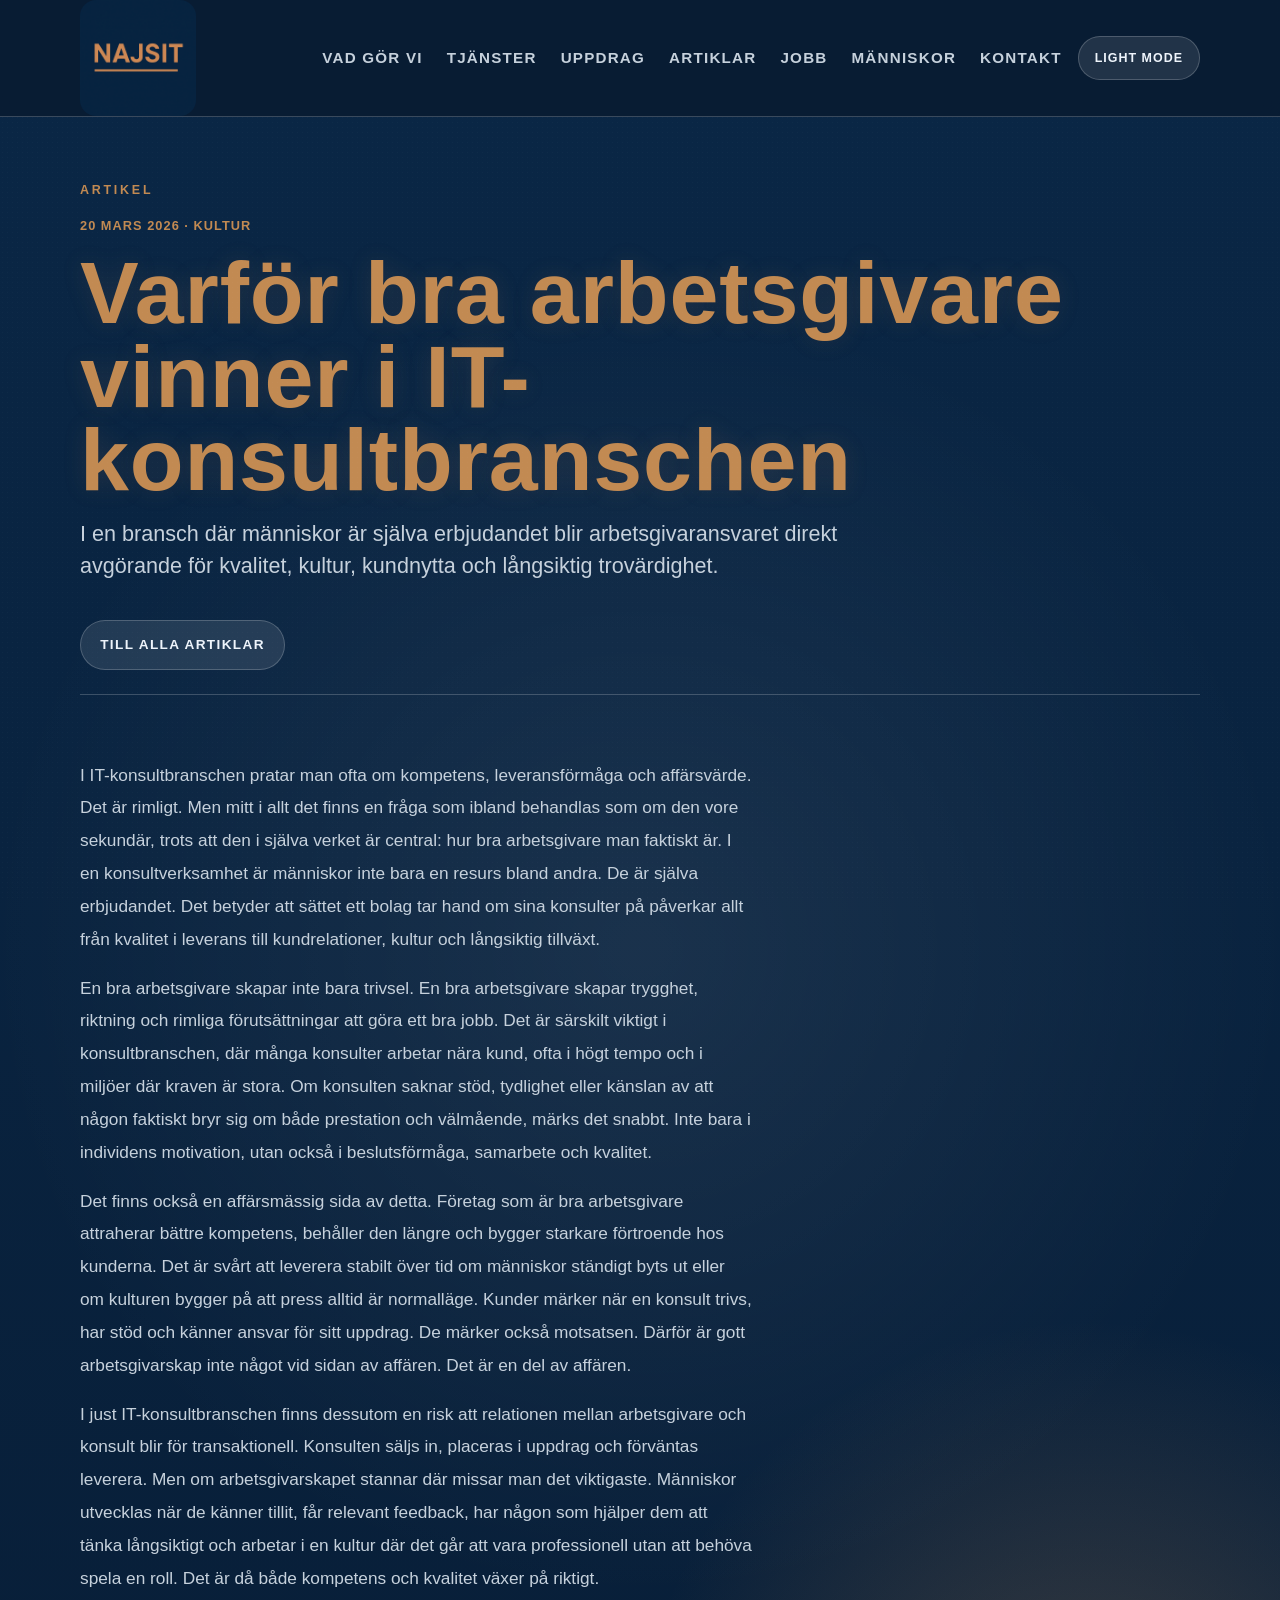
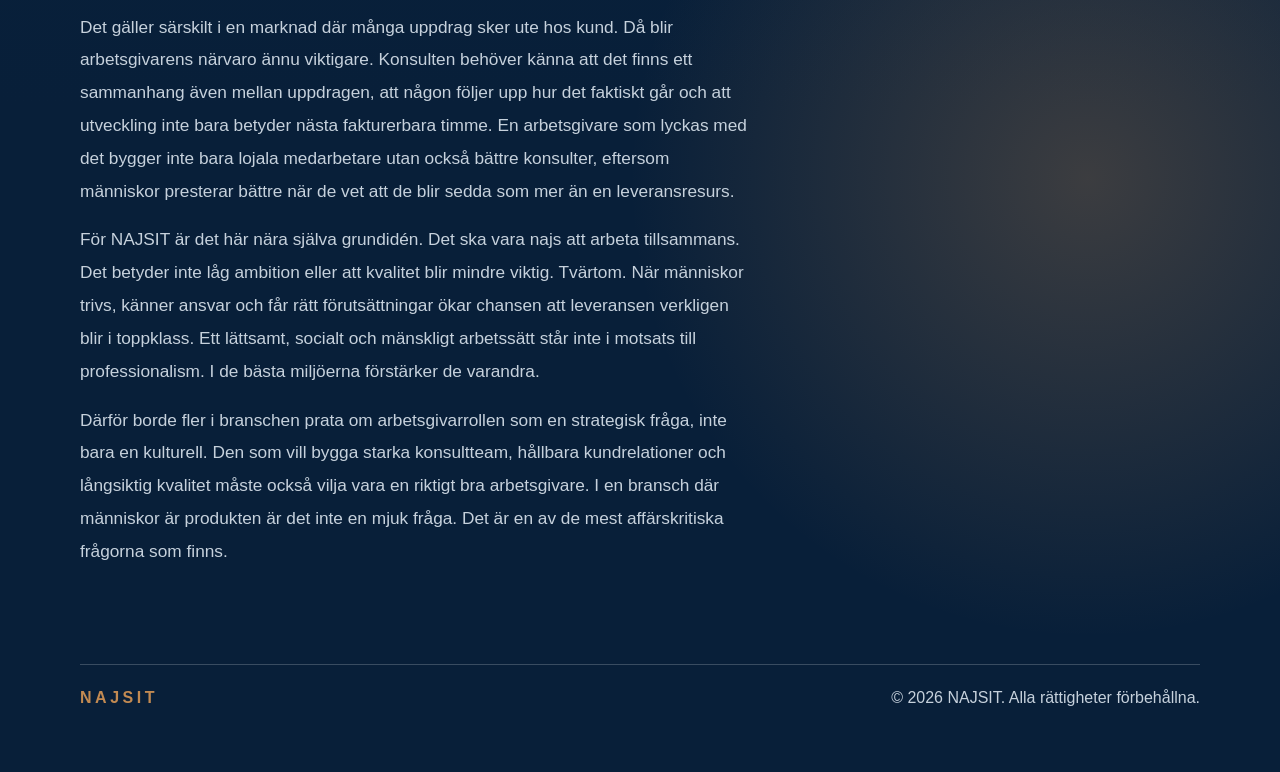
==== artikel-arbetsgivare.html @ 86d6dc68 "Update site content, theming, and jobs page" ====
<!DOCTYPE html>
<html lang="sv">
<head>
  <meta charset="UTF-8">
  <meta name="viewport" content="width=device-width, initial-scale=1.0">
  <title>Varför bra arbetsgivare vinner i IT-konsultbranschen</title>
  <meta
    name="description"
    content="En artikel om varför gott arbetsgivarskap är avgörande i IT-konsultbranschen."
  >
  <meta property="og:title" content="Varför bra arbetsgivare vinner i IT-konsultbranschen">
  <meta
    property="og:description"
    content="I en bransch där människor är erbjudandet blir arbetsgivaransvaret avgörande för kvalitet och kundvärde."
  >
  <meta property="og:type" content="article">
  <meta property="og:locale" content="sv_SE">
  <link rel="icon" href="najsit.png">
  <link rel="stylesheet" href="styles.css">
</head>
<body>
  <div class="page-shell">
    <header class="site-header" aria-label="Huvudnavigering">
      <div class="container nav-bar">
        <a class="brand" href="index.html#top" aria-label="NAJSIT hem">
          <img class="brand-mark" src="najsit.png" alt="NAJSIT logotyp">
        </a>
        <div class="nav-actions">
          <nav class="site-nav" aria-label="Sektioner">
            <a href="index.html#vadgorvi">Vad gör vi</a>
            <a href="index.html#tjanster">Tjänster</a>
            <a href="index.html#uppdrag">Uppdrag</a>
            <a href="index.html#artiklar">Artiklar</a>
            <a href="jobb.html">Jobb</a>
            <a href="index.html#manniskor">Människor</a>
            <a href="index.html#kontakt">Kontakt</a>
          </nav>
          <button class="theme-toggle" type="button" data-theme-toggle aria-label="Byt färgtema">Light mode</button>
        </div>
      </div>
    </header>

    <main>
      <section class="section container article-hero">
        <p class="section-label">Artikel</p>
        <p class="article-meta">20 mars 2026 · Kultur</p>
        <h1 class="archive-title">Varför bra arbetsgivare vinner i IT-konsultbranschen</h1>
        <p class="lead narrow">
          I en bransch där människor är själva erbjudandet blir arbetsgivaransvaret direkt avgörande
          för kvalitet, kultur, kundnytta och långsiktig trovärdighet.
        </p>
        <a class="button secondary article-back" href="artiklar.html">Till alla artiklar</a>
      </section>

      <div class="divider container"></div>

      <section class="section container article-body">
        <p>
          I IT-konsultbranschen pratar man ofta om kompetens, leveransförmåga och affärsvärde. Det är rimligt.
          Men mitt i allt det finns en fråga som ibland behandlas som om den vore sekundär, trots att den i själva
          verket är central: hur bra arbetsgivare man faktiskt är. I en konsultverksamhet är människor inte bara en
          resurs bland andra. De är själva erbjudandet. Det betyder att sättet ett bolag tar hand om sina konsulter på
          påverkar allt från kvalitet i leverans till kundrelationer, kultur och långsiktig tillväxt.
        </p>
        <p>
          En bra arbetsgivare skapar inte bara trivsel. En bra arbetsgivare skapar trygghet, riktning och rimliga
          förutsättningar att göra ett bra jobb. Det är särskilt viktigt i konsultbranschen, där många konsulter
          arbetar nära kund, ofta i högt tempo och i miljöer där kraven är stora. Om konsulten saknar stöd, tydlighet
          eller känslan av att någon faktiskt bryr sig om både prestation och välmående, märks det snabbt. Inte bara i
          individens motivation, utan också i beslutsförmåga, samarbete och kvalitet.
        </p>
        <p>
          Det finns också en affärsmässig sida av detta. Företag som är bra arbetsgivare attraherar bättre kompetens,
          behåller den längre och bygger starkare förtroende hos kunderna. Det är svårt att leverera stabilt över tid
          om människor ständigt byts ut eller om kulturen bygger på att press alltid är normalläge. Kunder märker när
          en konsult trivs, har stöd och känner ansvar för sitt uppdrag. De märker också motsatsen. Därför är gott
          arbetsgivarskap inte något vid sidan av affären. Det är en del av affären.
        </p>
        <p>
          I just IT-konsultbranschen finns dessutom en risk att relationen mellan arbetsgivare och konsult blir för
          transaktionell. Konsulten säljs in, placeras i uppdrag och förväntas leverera. Men om arbetsgivarskapet stannar
          där missar man det viktigaste. Människor utvecklas när de känner tillit, får relevant feedback, har någon som
          hjälper dem att tänka långsiktigt och arbetar i en kultur där det går att vara professionell utan att behöva
          spela en roll. Det är då både kompetens och kvalitet växer på riktigt.
        </p>
        <p>
          Det gäller särskilt i en marknad där många uppdrag sker ute hos kund. Då blir arbetsgivarens närvaro ännu viktigare.
          Konsulten behöver känna att det finns ett sammanhang även mellan uppdragen, att någon följer upp hur det faktiskt går
          och att utveckling inte bara betyder nästa fakturerbara timme. En arbetsgivare som lyckas med det bygger inte bara
          lojala medarbetare utan också bättre konsulter, eftersom människor presterar bättre när de vet att de blir sedda som
          mer än en leveransresurs.
        </p>
        <p>
          För NAJSIT är det här nära själva grundidén. Det ska vara najs att arbeta tillsammans. Det betyder inte
          låg ambition eller att kvalitet blir mindre viktig. Tvärtom. När människor trivs, känner ansvar och får rätt
          förutsättningar ökar chansen att leveransen verkligen blir i toppklass. Ett lättsamt, socialt och mänskligt
          arbetssätt står inte i motsats till professionalism. I de bästa miljöerna förstärker de varandra.
        </p>
        <p>
          Därför borde fler i branschen prata om arbetsgivarrollen som en strategisk fråga, inte bara en kulturell.
          Den som vill bygga starka konsultteam, hållbara kundrelationer och långsiktig kvalitet måste också vilja vara
          en riktigt bra arbetsgivare. I en bransch där människor är produkten är det inte en mjuk fråga. Det är en av
          de mest affärskritiska frågorna som finns.
        </p>
      </section>
    </main>

    <footer class="site-footer">
      <div class="container footer-inner">
        <div class="footer-brand">NAJSIT</div>
        <div>&copy; <span id="year"></span> NAJSIT. Alla rättigheter förbehållna.</div>
      </div>
    </footer>
  </div>

  <script src="script.js"></script>
</body>
</html>
---- styles.css ----
:root {
  --bg: #081f39;
  --bg-soft: #0d2b4a;
  --surface: rgba(255, 255, 255, 0.12);
  --surface-strong: rgba(255, 255, 255, 0.18);
  --text: #eef4fb;
  --muted: #c6d1dc;
  --line: rgba(255, 255, 255, 0.2);
  --accent: #c28a52;
  --accent-strong: #dda066;
  --shadow: 0 24px 80px rgba(0, 0, 0, 0.28);
  --bg-start: #0a2746;
  --bg-glow: rgba(194, 138, 82, 0.28);
  --bg-soft-glow: rgba(255, 255, 255, 0.07);
  --header-bg: rgba(8, 25, 47, 0.76);
  --dot-opacity: 0.18;
  --secondary-bg: rgba(255, 255, 255, 0.1);
  --primary-text: #0a2038;
}

:root[data-theme="light"] {
  --bg: #eef2f6;
  --bg-soft: #ffffff;
  --surface: rgba(255, 255, 255, 0.9);
  --surface-strong: rgba(255, 255, 255, 0.96);
  --text: #12283e;
  --muted: #516476;
  --line: rgba(18, 40, 62, 0.14);
  --accent: #b67943;
  --accent-strong: #c9894d;
  --shadow: 0 20px 60px rgba(17, 24, 39, 0.08);
  --bg-start: #f8fafc;
  --bg-glow: rgba(194, 138, 82, 0.16);
  --bg-soft-glow: rgba(255, 255, 255, 0.8);
  --header-bg: rgba(248, 250, 252, 0.86);
  --dot-opacity: 0.08;
  --secondary-bg: rgba(18, 40, 62, 0.05);
  --primary-text: #fffaf4;
}

* {
  box-sizing: border-box;
}

html {
  scroll-behavior: smooth;
}

body {
  margin: 0;
  min-height: 100vh;
  color: var(--text);
  font: 16px/1.5 "Avenir Next", Avenir, "Segoe UI", Arial, sans-serif;
  background:
    radial-gradient(circle at 85% 75%, var(--bg-glow), transparent 22%),
    radial-gradient(circle at 50% 40%, var(--bg-soft-glow), transparent 42%),
    linear-gradient(180deg, var(--bg-start) 0%, var(--bg) 72%);
}

a {
  color: inherit;
  text-decoration: none;
}

img {
  display: block;
  max-width: 100%;
}

.page-shell {
  position: relative;
  overflow: hidden;
}

.page-shell::before {
  content: "";
  position: fixed;
  inset: 0;
  pointer-events: none;
  opacity: var(--dot-opacity);
  background-image:
    radial-gradient(rgba(255, 255, 255, 0.12) 0.5px, transparent 0.5px);
  background-size: 5px 5px;
}

.container {
  width: min(1120px, calc(100% - 2rem));
  margin: 0 auto;
}

.site-header {
  position: sticky;
  top: 0;
  z-index: 20;
  backdrop-filter: blur(12px);
  background: var(--header-bg);
  border-bottom: 1px solid var(--line);
}

.nav-bar,
.footer-inner {
  display: flex;
  align-items: center;
  justify-content: space-between;
  gap: 1.5rem;
}

.nav-bar {
  min-height: 92px;
}

.nav-actions {
  display: flex;
  align-items: center;
  gap: 1rem;
}

.brand-mark {
  width: 116px;
  height: 116px;
  border-radius: 16px;
}

.site-nav {
  display: flex;
  flex-wrap: wrap;
  gap: 1.5rem;
  font-size: 0.95rem;
  font-weight: 700;
  letter-spacing: 0.08em;
  text-transform: uppercase;
}

.site-nav a {
  color: var(--muted);
}

.site-nav a:hover {
  color: var(--text);
}

.hero {
  display: grid;
  grid-template-columns: 1.1fr 0.9fr;
  gap: 2.5rem;
  align-items: center;
  padding: 4.5rem 0 3.5rem;
}

.eyebrow,
.section-label {
  margin: 0 0 1rem;
  color: var(--accent);
  font-size: 0.78rem;
  font-weight: 800;
  letter-spacing: 0.22em;
  text-transform: uppercase;
}

h1,
h2,
h3,
p {
  margin-top: 0;
}

h1 {
  margin-bottom: 1rem;
  font-size: clamp(4rem, 15vw, 9rem);
  line-height: 0.9;
  letter-spacing: 0.03em;
  color: var(--accent);
  text-shadow: 0 0 24px rgba(194, 138, 82, 0.14);
}

h2 {
  margin-bottom: 1rem;
  font-size: clamp(1.8rem, 4vw, 3rem);
  line-height: 1.05;
}

h3 {
  margin-bottom: 0.5rem;
  font-size: 1.12rem;
  letter-spacing: 0.02em;
}

.lead,
.card p,
.metric p,
.contact-list,
.contact-list span {
  color: var(--muted);
}

.lead {
  max-width: 58ch;
  font-size: clamp(1.05rem, 2.2vw, 1.35rem);
}

.lead.narrow {
  max-width: 68ch;
}

.cta-row {
  display: flex;
  flex-wrap: wrap;
  gap: 0.9rem;
  margin-top: 2rem;
}

.button {
  display: inline-flex;
  align-items: center;
  justify-content: center;
  min-height: 48px;
  padding: 0.85rem 1.2rem;
  border: 1px solid var(--line);
  border-radius: 999px;
  font-size: 0.85rem;
  font-weight: 800;
  letter-spacing: 0.1em;
  text-transform: uppercase;
  transition: transform 160ms ease, border-color 160ms ease, background-color 160ms ease;
}

.button:hover {
  transform: translateY(-1px);
}

.button.primary {
  background: var(--accent);
  border-color: var(--accent);
  color: var(--primary-text);
}

.button.secondary {
  background: var(--secondary-bg);
}

.button.accent {
  border-color: var(--accent);
  color: var(--accent);
}

.theme-toggle {
  display: inline-flex;
  align-items: center;
  justify-content: center;
  min-height: 44px;
  padding: 0.75rem 1rem;
  border: 1px solid var(--line);
  border-radius: 999px;
  background: var(--secondary-bg);
  color: var(--text);
  font: inherit;
  font-size: 0.78rem;
  font-weight: 800;
  letter-spacing: 0.08em;
  text-transform: uppercase;
  cursor: pointer;
  transition: transform 160ms ease, border-color 160ms ease, background-color 160ms ease, color 160ms ease;
}

.theme-toggle:hover {
  transform: translateY(-1px);
}

.hero-panel,
.card,
.contact-panel {
  border: 1px solid var(--line);
  background: var(--surface);
  box-shadow: var(--shadow);
}

.hero-panel {
  border-radius: 28px;
  overflow: hidden;
}

.hero-panel-content {
  padding: 1.5rem;
}

.metrics {
  display: grid;
  grid-template-columns: repeat(2, minmax(0, 1fr));
  gap: 0.9rem;
  margin-top: 1.25rem;
}

.metric {
  padding: 1rem;
  border: 1px solid var(--line);
  border-radius: 18px;
  background: rgba(255, 255, 255, 0.11);
}

.divider {
  height: 1px;
  background: var(--line);
}

.section {
  padding: 4rem 0;
}

.cards {
  display: grid;
  grid-template-columns: repeat(4, minmax(0, 1fr));
  gap: 1rem;
}

.market-cards {
  grid-template-columns: repeat(3, minmax(0, 1fr));
}

.article-showcase {
  display: grid;
  grid-template-columns: minmax(0, 1.2fr) minmax(320px, 0.8fr);
  gap: 1rem;
  align-items: stretch;
}

.article-feature-link {
  display: block;
}

.article-feature {
  display: flex;
  flex-direction: column;
  justify-content: flex-end;
  min-height: 100%;
  padding: 1.8rem;
  border-radius: 28px;
  background:
    linear-gradient(180deg, rgba(255, 255, 255, 0.03), rgba(255, 255, 255, 0.11)),
    radial-gradient(circle at right top, rgba(194, 138, 82, 0.16), transparent 34%);
}

.article-feature h3 {
  margin-bottom: 0.8rem;
  font-size: clamp(1.8rem, 4vw, 2.8rem);
  line-height: 0.98;
  letter-spacing: -0.03em;
  max-width: 12ch;
}

.article-feature > p {
  max-width: 58ch;
}

.article-feature-body {
  margin-top: 1rem;
}

.article-read-more {
  display: inline-flex;
  margin-top: 1.4rem;
  color: var(--text);
  font-size: 0.82rem;
  font-weight: 800;
  letter-spacing: 0.08em;
  text-transform: uppercase;
}

.article-stack {
  display: grid;
  gap: 0.8rem;
}

.article-mini {
  display: block;
  padding: 1.15rem 0;
  border-top: 1px solid var(--line);
}

.article-mini:first-child {
  border-top: 0;
  padding-top: 0.2rem;
}

.article-mini h3 {
  margin-bottom: 0.45rem;
  font-size: 1.18rem;
  line-height: 1.1;
}

.article-mini p {
  margin-bottom: 0;
  color: var(--muted);
}

.assignment-card {
  position: relative;
  min-height: 100%;
  padding: 1.25rem 1.35rem 1.5rem;
  border-radius: 24px;
  border: 1px solid var(--line);
  background: linear-gradient(180deg, rgba(255, 255, 255, 0.06), rgba(255, 255, 255, 0.02));
  box-shadow: var(--shadow);
}

.assignment-strip {
  display: flex;
  flex-wrap: wrap;
  align-items: stretch;
  gap: 1rem;
}

.assignment-link {
  display: flex;
  flex: 1 1 280px;
  min-width: 0;
}

.assignment-link-wide {
  flex-basis: 420px;
}

.assignment-card-home {
  width: 100%;
  min-height: 300px;
}

.assignment-head {
  display: flex;
  align-items: baseline;
  justify-content: space-between;
  gap: 1rem;
  margin-bottom: 1.5rem;
}

.assignment-label {
  margin: 0;
  color: var(--muted);
  font-size: 0.8rem;
  font-weight: 700;
  letter-spacing: 0.08em;
  text-transform: uppercase;
}

.assignment-index {
  margin: 0;
  color: var(--accent);
  font-size: clamp(2rem, 4vw, 2.8rem);
  font-weight: 800;
  line-height: 1;
  letter-spacing: -0.04em;
}

.assignment-card h3 {
  font-size: 1.35rem;
  line-height: 1.1;
  letter-spacing: -0.02em;
  max-width: 14ch;
}

.assignment-card-featured h3 {
  font-size: 1.65rem;
  max-width: 16ch;
}

.assignment-card p:last-child {
  margin-bottom: 0;
}

.assignment-tabs {
  display: flex;
  flex-wrap: wrap;
  gap: 0.75rem;
  margin-bottom: 1.5rem;
}

.assignment-tab {
  appearance: none;
  display: inline-flex;
  align-items: center;
  justify-content: center;
  border: 1px solid var(--line);
  background: rgba(255, 255, 255, 0.04);
  color: var(--muted);
  border-radius: 999px;
  padding: 0.8rem 1rem;
  font: inherit;
  font-size: 0.82rem;
  font-weight: 800;
  letter-spacing: 0.08em;
  text-transform: uppercase;
  cursor: pointer;
  transition: background-color 160ms ease, color 160ms ease, border-color 160ms ease, transform 160ms ease;
}

.assignment-tab:hover {
  transform: translateY(-1px);
  color: var(--text);
}

.assignment-panels {
  position: relative;
}

.assignment-panel {
  display: none;
  margin-top: 0;
}

.assignment-panel-default {
  display: block;
}

.assignment-panel:target {
  display: block;
}

.assignment-panels:has(.assignment-panel:target) .assignment-panel-default:not(:target) {
  display: none;
}

.blog-grid {
  grid-template-columns: repeat(2, minmax(0, 1fr));
}

.news-card-link {
  display: block;
}

.article-list-item {
  display: block;
}

.service-card-link {
  display: block;
}

.news-card {
  height: 100%;
}

.service-card {
  height: 100%;
}

.news-meta,
.archive-meta {
  margin-bottom: 0.8rem;
  color: var(--accent);
  font-size: 0.8rem;
  font-weight: 800;
  letter-spacing: 0.08em;
  text-transform: uppercase;
}

.card {
  padding: 1.4rem;
  border-radius: 20px;
}

.values {
  display: grid;
  grid-template-columns: repeat(6, minmax(0, 1fr));
  gap: 0.9rem;
  margin-top: 1.5rem;
}

.pill {
  padding: 0.85rem 1rem;
  border: 1px solid var(--line);
  border-radius: 999px;
  text-align: center;
  font-weight: 700;
  color: var(--text);
  background: rgba(255, 255, 255, 0.11);
}

.contact-panel {
  display: grid;
  grid-template-columns: 1.1fr 0.9fr;
  gap: 1.5rem;
  padding: 1.75rem;
  border-radius: 28px;
}

.job-panel {
  display: grid;
  grid-template-columns: 1.15fr 0.85fr;
  gap: 1.5rem;
  align-items: start;
}

.job-panel-copy,
.job-panel-facts {
  display: grid;
  gap: 1rem;
}

.job-panel-facts {
  align-content: start;
}

.profile-panel {
  display: grid;
  grid-template-columns: 0.8fr 1.1fr 0.85fr;
  gap: 1.5rem;
  align-items: start;
}

.profile-image-wrap,
.cv-hero-image-wrap {
  border: 1px solid var(--line);
  border-radius: 28px;
  overflow: hidden;
  background: var(--surface);
  box-shadow: var(--shadow);
}

.profile-image {
  width: 100%;
  height: 100%;
  object-fit: cover;
  display: block;
}

.profile-facts {
  display: grid;
  gap: 0.9rem;
}

.profile-name {
  margin: -0.35rem 0 1rem;
  color: var(--text);
  font-size: 1.15rem;
  font-weight: 700;
  letter-spacing: 0.01em;
}

.contact-list {
  display: grid;
  gap: 1rem;
  margin: 0;
  padding: 0;
  list-style: none;
}

.contact-list strong {
  display: block;
  margin-bottom: 0.2rem;
  color: var(--text);
}

.site-footer {
  padding: 2rem 0 2.5rem;
}

.archive-hero {
  padding-bottom: 2.5rem;
}

.archive-title {
  margin-bottom: 1rem;
  font-size: clamp(2.8rem, 8vw, 5.5rem);
  line-height: 0.95;
  letter-spacing: 0.01em;
  color: var(--accent);
}

.cv-hero-layout {
  display: grid;
  grid-template-columns: 1.1fr 0.7fr;
  gap: 1.5rem;
  align-items: center;
}

.cv-hero-copy .lead {
  margin-bottom: 0;
}

.cv-print-meta {
  display: none;
}

.archive-list {
  display: grid;
  gap: 1rem;
}

.cv-values {
  grid-template-columns: repeat(3, minmax(0, 1fr));
}

.cv-key-grid,
.cv-columns {
  display: grid;
  grid-template-columns: repeat(2, minmax(0, 1fr));
  gap: 1rem;
}

.cv-timeline {
  display: grid;
  gap: 1.5rem;
}

.cv-employer {
  display: grid;
  gap: 0.85rem;
}

.cv-employer > h3 {
  margin-bottom: 0;
  font-size: 1.35rem;
}

.cv-employer-meta {
  margin: 0;
  color: var(--accent);
  font-size: 0.82rem;
  font-weight: 800;
  letter-spacing: 0.08em;
  text-transform: uppercase;
}

.cv-role-list {
  display: grid;
  gap: 0.85rem;
}

.cv-role {
  padding-left: 1.1rem;
  border-left: 2px solid var(--line);
}

.cv-role h4 {
  margin-bottom: 0.45rem;
  font-size: 1.02rem;
  color: var(--text);
}

.cv-role p {
  margin-bottom: 0;
  color: var(--muted);
}

.cv-list {
  margin: 0;
  padding-left: 1.2rem;
  color: var(--muted);
  line-height: 1.8;
}

.archive-item {
  padding: 1.6rem;
  border: 1px solid var(--line);
  border-radius: 24px;
  background: var(--surface);
  box-shadow: var(--shadow);
}

.article-teaser {
  height: 100%;
}

.article-hero {
  padding-bottom: 1.5rem;
}

.article-meta {
  margin: 0 0 1rem;
  color: var(--accent);
  font-size: 0.8rem;
  font-weight: 800;
  letter-spacing: 0.08em;
  text-transform: uppercase;
}

.article-body {
  display: grid;
  gap: 1rem;
}

.article-body p {
  max-width: 70ch;
  margin: 0;
  color: var(--muted);
  font-size: 1.08rem;
  line-height: 1.9;
}

.case-sections {
  display: grid;
  gap: 1rem;
}

.case-sections h4 {
  margin: 0 0 0.45rem;
  color: var(--text);
  font-size: 1rem;
  letter-spacing: 0.02em;
}

.case-sections p {
  margin: 0;
  color: var(--muted);
}

.article-back {
  display: inline-flex;
  margin-top: 1rem;
}

.source-link {
  display: inline-flex;
  margin-top: 0.8rem;
  color: var(--accent);
  font-weight: 700;
}

.footer-inner {
  min-height: 68px;
  border-top: 1px solid var(--line);
  color: var(--muted);
}

.footer-brand {
  color: var(--accent);
  font-weight: 800;
  letter-spacing: 0.22em;
}

@media (max-width: 980px) {
  .hero,
  .profile-panel,
  .cv-hero-layout,
  .contact-panel,
  .job-panel,
  .cards,
  .values {
    grid-template-columns: 1fr;
  }

  .article-showcase {
    grid-template-columns: 1fr;
  }

  .metrics {
    grid-template-columns: 1fr 1fr;
  }

  .assignment-strip {
    flex-direction: column;
  }

  .assignment-tabs {
    flex-direction: column;
    align-items: stretch;
  }

  .cv-key-grid,
  .cv-columns {
    grid-template-columns: 1fr;
  }
}

@media (max-width: 720px) {
  .nav-bar,
  .footer-inner {
    flex-direction: column;
    align-items: flex-start;
  }

  .nav-actions {
    width: 100%;
    flex-direction: column;
    align-items: flex-start;
  }

  .site-nav {
    gap: 1rem;
    font-size: 0.8rem;
  }

  .theme-toggle {
    width: 100%;
  }

  .hero {
    padding-top: 3rem;
  }

  h1 {
    font-size: clamp(3.2rem, 25vw, 6rem);
  }

  .metrics {
    grid-template-columns: 1fr;
  }

  .values {
    grid-template-columns: repeat(2, minmax(0, 1fr));
  }
}

@page {
  margin: 14mm 12mm;
}

@media print {
  :root {
    --text: #111827;
    --muted: #374151;
    --line: rgba(17, 24, 39, 0.18);
    --accent: #8b5e34;
  }

  .cv-page,
  .cv-page * {
    text-shadow: none !important;
    box-shadow: none !important;
  }

  html {
    scroll-behavior: auto;
  }

  body.cv-page {
    min-height: auto;
    color: var(--text);
    font: 9pt/1.35 "Avenir Next", Avenir, "Segoe UI", Arial, sans-serif;
    background: #ffffff !important;
    -webkit-print-color-adjust: exact;
    print-color-adjust: exact;
  }

  .cv-page .page-shell {
    overflow: visible;
    background: #ffffff !important;
  }

  .cv-page .page-shell::before,
  .cv-page .site-header,
  .cv-page .site-footer,
  .cv-page .divider,
  .cv-page .cta-row {
    display: none !important;
  }

  .cv-page main,
  .cv-page section,
  .cv-page article,
  .cv-page div,
  .cv-page p,
  .cv-page h1,
  .cv-page h2,
  .cv-page h3,
  .cv-page h4,
  .cv-page li {
    color: inherit;
  }

  .cv-page .container {
    width: 100%;
    margin: 0;
  }

  .cv-page .section {
    padding: 0 0 7mm;
  }

  .cv-page .archive-hero {
    padding-bottom: 6mm;
  }

  .cv-page .archive-title {
    margin-bottom: 3mm;
    font-size: 21pt;
    color: var(--text) !important;
  }

  .cv-page h2,
  .cv-page h3,
  .cv-page h4 {
    color: var(--text) !important;
  }

  .cv-page h2 {
    font-size: 16pt;
  }

  .cv-page h3 {
    font-size: 11.5pt;
  }

  .cv-page h4 {
    font-size: 9.5pt;
  }

  .cv-page .section-label,
  .cv-page .archive-meta,
  .cv-page .cv-employer-meta {
    color: var(--accent) !important;
  }

  .cv-page .lead,
  .cv-page .archive-item p,
  .cv-page .cv-role p,
  .cv-page .cv-list {
    color: var(--muted) !important;
  }

  .cv-page .cv-hero-layout {
    grid-template-columns: minmax(0, 1fr) 44mm;
    gap: 8mm;
    align-items: start;
  }

  .cv-page .cv-print-meta {
    display: block;
    margin: 4mm 0 0;
    color: var(--muted) !important;
    font-size: 8.25pt;
  }

  .cv-page .cv-hero-image-wrap,
  .cv-page .archive-item,
  .cv-page .metric,
  .cv-page .pill {
    border: 1px solid var(--line) !important;
    background: #ffffff !important;
  }

  .cv-page .cv-hero-image-wrap {
    border-radius: 10px;
  }

  .cv-page .profile-image {
    max-height: 58mm;
    object-fit: cover;
  }

  .cv-page .archive-list {
    gap: 4mm;
  }

  .cv-page .archive-item {
    padding: 4mm;
    border-radius: 10px;
    break-inside: avoid-page;
  }

  .cv-page .cv-key-grid,
  .cv-page .cv-columns {
    grid-template-columns: repeat(2, minmax(0, 1fr));
    gap: 3mm;
  }

  .cv-page .cv-values {
    grid-template-columns: repeat(3, minmax(0, 1fr));
    gap: 3mm;
  }

  .cv-page .metric,
  .cv-page .pill {
    padding: 2.4mm 3mm;
    border-radius: 999px;
  }

  .cv-page .cv-key-grid .metric {
    padding: 3.2mm 4mm;
    border-radius: 12px;
  }

  .cv-page .cv-key-grid .metric h3 {
    margin-bottom: 1mm;
    font-size: 8.8pt;
    line-height: 1.2;
  }

  .cv-page .cv-key-grid .metric p {
    font-size: 8.1pt;
    line-height: 1.3;
  }

  .cv-page .metric h3,
  .cv-page .cv-employer > h3,
  .cv-page .cv-role h4 {
    color: var(--text) !important;
  }

  .cv-page .cv-timeline,
  .cv-page .cv-role-list {
    gap: 4mm;
  }

  .cv-page .cv-experience .cv-timeline {
    gap: 3mm;
  }

  .cv-page .cv-experience .cv-employer {
    display: grid;
    grid-template-columns: 34mm minmax(0, 1fr);
    gap: 1.5mm 4mm;
    align-items: start;
  }

  .cv-page .cv-experience .cv-employer > h3 {
    grid-column: 1;
    margin: 0;
    font-size: 10.5pt;
  }

  .cv-page .cv-experience .cv-employer-meta {
    grid-column: 1;
    margin: 0;
    font-size: 7.5pt;
    line-height: 1.3;
  }

  .cv-page .cv-experience .cv-role-list {
    grid-column: 2;
    grid-row: 1 / span 2;
    gap: 2.5mm;
  }

  .cv-page .cv-experience .cv-role {
    padding-left: 2.5mm;
  }

  .cv-page .cv-experience .cv-role h4 {
    margin-bottom: 1mm;
    font-size: 8.8pt;
    line-height: 1.25;
  }

  .cv-page .cv-experience .cv-role p {
    font-size: 8.2pt;
    line-height: 1.3;
  }

  .cv-page .cv-experience .cv-role .archive-meta {
    margin-bottom: 0.8mm;
    font-size: 7pt;
    letter-spacing: 0.06em;
  }

  .cv-page .cv-employer,
  .cv-page .cv-role,
  .cv-page .values,
  .cv-page .cv-key-grid,
  .cv-page .cv-columns {
    break-inside: avoid-page;
  }

  .cv-page .cv-role {
    padding-left: 3mm;
    border-left: 1.5px solid var(--line) !important;
  }

  .cv-page a {
    color: inherit !important;
    text-decoration: none;
  }
}
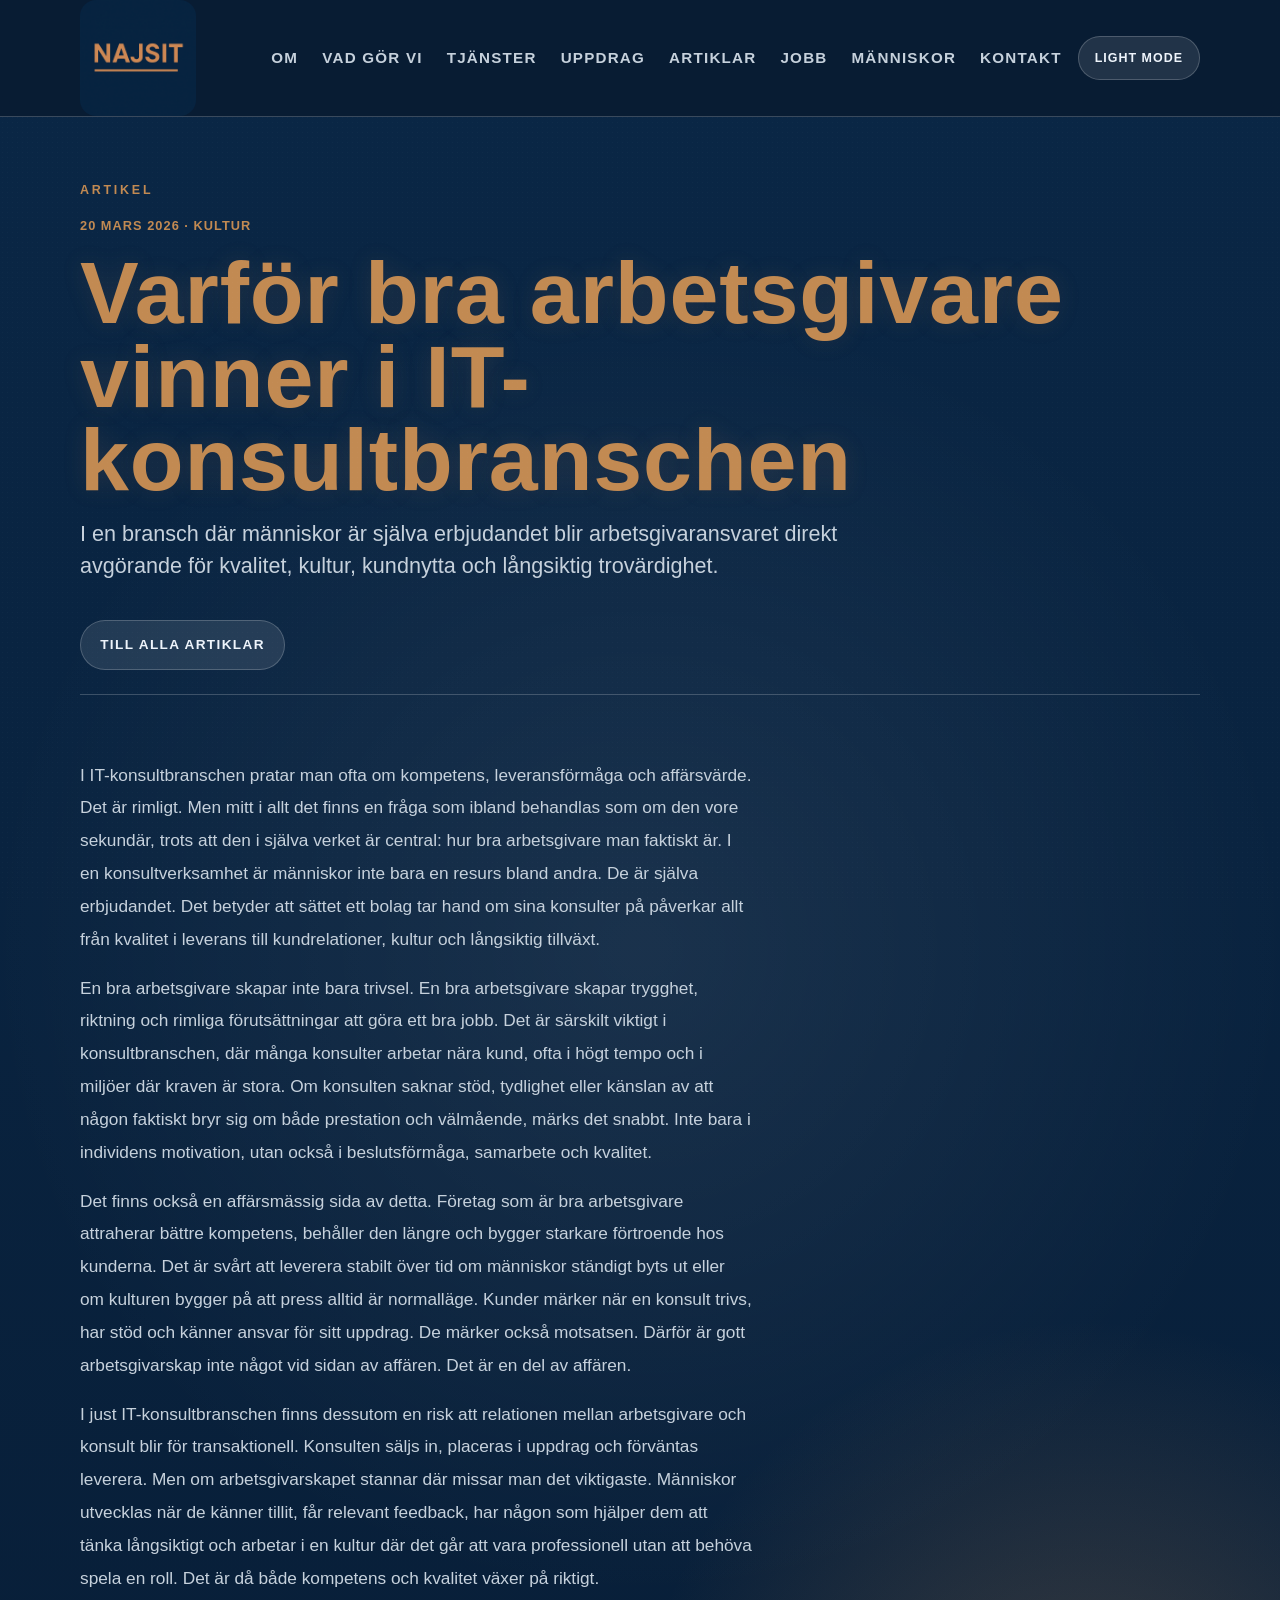
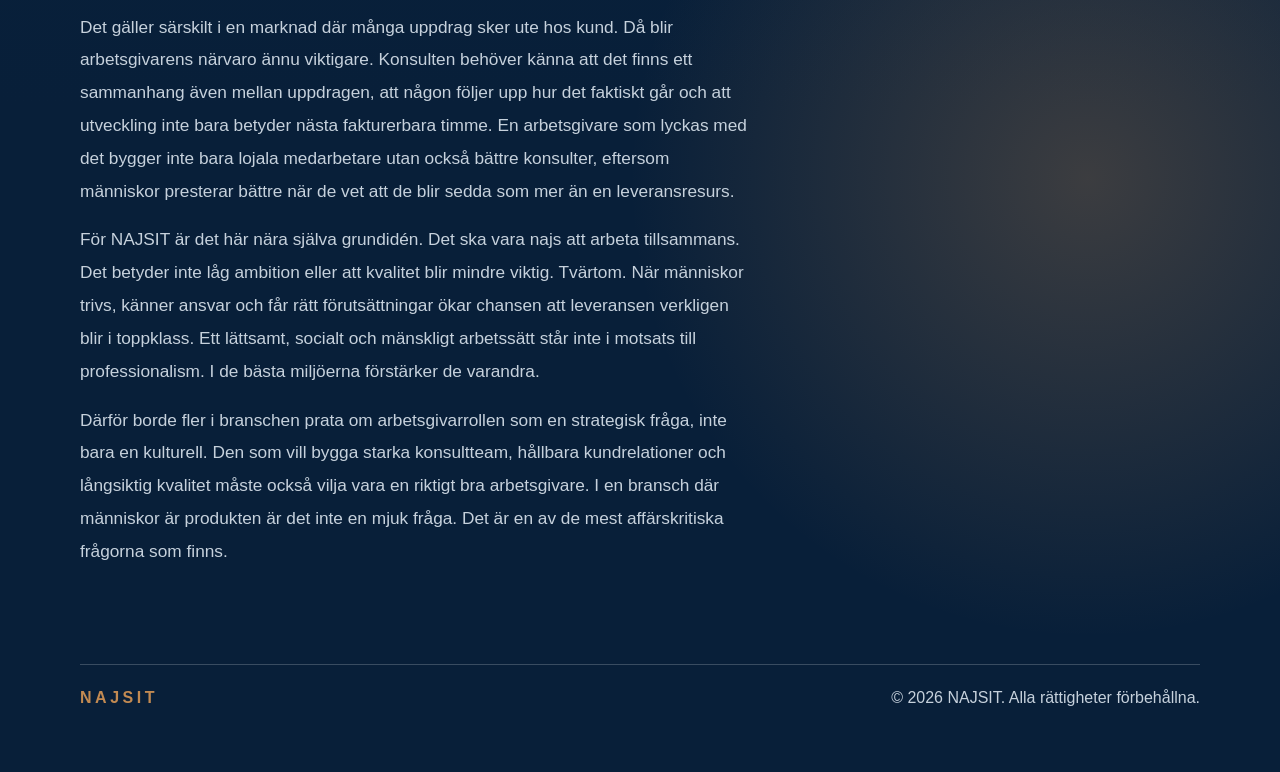
==== commit 646d97a5: "Refine homepage flow and add about page" ====
--- a/artikel-arbetsgivare.html
+++ b/artikel-arbetsgivare.html
@@ -27,6 +27,7 @@
         </a>
         <div class="nav-actions">
           <nav class="site-nav" aria-label="Sektioner">
+            <a href="om-najsit.html">Om</a>
             <a href="index.html#vadgorvi">Vad gör vi</a>
             <a href="index.html#tjanster">Tjänster</a>
             <a href="index.html#uppdrag">Uppdrag</a>
--- a/styles.css
+++ b/styles.css
@@ -19,22 +19,22 @@
 }
 
 :root[data-theme="light"] {
-  --bg: #eef2f6;
+  --bg: #edf1f4;
   --bg-soft: #ffffff;
-  --surface: rgba(255, 255, 255, 0.9);
+  --surface: rgba(255, 255, 255, 0.84);
   --surface-strong: rgba(255, 255, 255, 0.96);
-  --text: #12283e;
-  --muted: #516476;
-  --line: rgba(18, 40, 62, 0.14);
+  --text: #14293d;
+  --muted: #556879;
+  --line: rgba(20, 41, 61, 0.12);
   --accent: #b67943;
   --accent-strong: #c9894d;
-  --shadow: 0 20px 60px rgba(17, 24, 39, 0.08);
-  --bg-start: #f8fafc;
-  --bg-glow: rgba(194, 138, 82, 0.16);
-  --bg-soft-glow: rgba(255, 255, 255, 0.8);
-  --header-bg: rgba(248, 250, 252, 0.86);
-  --dot-opacity: 0.08;
-  --secondary-bg: rgba(18, 40, 62, 0.05);
+  --shadow: 0 22px 70px rgba(17, 24, 39, 0.07);
+  --bg-start: #fbfcfd;
+  --bg-glow: rgba(194, 138, 82, 0.18);
+  --bg-soft-glow: rgba(255, 255, 255, 0.92);
+  --header-bg: rgba(251, 252, 253, 0.82);
+  --dot-opacity: 0.05;
+  --secondary-bg: rgba(20, 41, 61, 0.045);
   --primary-text: #fffaf4;
 }
 
@@ -266,6 +266,27 @@
   transform: translateY(-1px);
 }
 
+:root[data-theme="light"] .page-shell::before {
+  background-image:
+    radial-gradient(rgba(20, 41, 61, 0.08) 0.5px, transparent 0.5px);
+}
+
+:root[data-theme="light"] .site-header {
+  box-shadow: 0 10px 30px rgba(17, 24, 39, 0.04);
+}
+
+:root[data-theme="light"] .site-nav a:hover,
+:root[data-theme="light"] .theme-toggle:hover,
+:root[data-theme="light"] .button.secondary:hover {
+  border-color: rgba(20, 41, 61, 0.18);
+  background: rgba(20, 41, 61, 0.07);
+}
+
+:root[data-theme="light"] .theme-toggle,
+:root[data-theme="light"] .button.secondary {
+  color: var(--text);
+}
+
 .hero-panel,
 .card,
 .contact-panel {
@@ -297,6 +318,33 @@
   background: rgba(255, 255, 255, 0.11);
 }
 
+:root[data-theme="light"] .hero-panel,
+:root[data-theme="light"] .card,
+:root[data-theme="light"] .contact-panel,
+:root[data-theme="light"] .archive-item,
+:root[data-theme="light"] .profile-image-wrap,
+:root[data-theme="light"] .cv-hero-image-wrap {
+  background:
+    linear-gradient(180deg, rgba(255, 255, 255, 0.98), rgba(246, 248, 250, 0.96));
+  border-color: rgba(20, 41, 61, 0.1);
+}
+
+:root[data-theme="light"] .metric,
+:root[data-theme="light"] .pill {
+  background: rgba(255, 255, 255, 0.7);
+  border-color: rgba(20, 41, 61, 0.1);
+}
+
+:root[data-theme="light"] .section-intro-panel {
+  background: linear-gradient(90deg, rgba(255, 255, 255, 0.98), rgba(247, 249, 251, 0.82) 72%);
+}
+
+:root[data-theme="light"] .section-spotlight-block::before {
+  background:
+    radial-gradient(circle at right top, rgba(194, 138, 82, 0.15), transparent 36%),
+    linear-gradient(180deg, rgba(255, 255, 255, 0.88), rgba(246, 248, 250, 0.7));
+}
+
 .divider {
   height: 1px;
   background: var(--line);
@@ -304,6 +352,70 @@
 
 .section {
   padding: 4rem 0;
+}
+
+.section-head {
+  display: grid;
+  grid-template-columns: minmax(0, 1fr) minmax(280px, 0.7fr);
+  gap: 1.25rem 2rem;
+  align-items: end;
+  margin-bottom: 1.5rem;
+}
+
+.section-note {
+  margin: 0;
+  color: var(--muted);
+  font-size: 1rem;
+  line-height: 1.7;
+}
+
+.section-note-wide {
+  max-width: 44ch;
+}
+
+.section-intro-block {
+  padding-top: 3.2rem;
+}
+
+.section-intro-panel {
+  max-width: 62rem;
+  padding: 1.6rem 1.75rem 1.7rem;
+  border-left: 3px solid var(--accent);
+  background: linear-gradient(90deg, rgba(255, 255, 255, 0.06), transparent 68%);
+  border-radius: 0 26px 26px 0;
+}
+
+.section-flow-block .cards,
+.section-editorial-block .assignment-strip,
+.section-editorial-block .article-showcase {
+  margin-top: 1.4rem;
+}
+
+.section-spotlight-block {
+  position: relative;
+}
+
+.section-spotlight-block::before {
+  content: "";
+  position: absolute;
+  inset: 2.2rem 0 2.2rem;
+  border-radius: 30px;
+  background:
+    radial-gradient(circle at right top, rgba(194, 138, 82, 0.12), transparent 36%),
+    linear-gradient(180deg, rgba(255, 255, 255, 0.05), rgba(255, 255, 255, 0.02));
+  pointer-events: none;
+}
+
+.section-values-block .values {
+  margin-top: 2rem;
+}
+
+.section-profile-block {
+  padding-top: 4.75rem;
+}
+
+.section-contact-block {
+  padding-top: 4.5rem;
 }
 
 .cards {
@@ -339,6 +451,13 @@
     radial-gradient(circle at right top, rgba(194, 138, 82, 0.16), transparent 34%);
 }
 
+:root[data-theme="light"] .article-feature {
+  background:
+    linear-gradient(180deg, rgba(255, 255, 255, 0.98), rgba(249, 245, 240, 0.94)),
+    radial-gradient(circle at right top, rgba(194, 138, 82, 0.22), transparent 34%);
+  border-color: rgba(182, 121, 67, 0.22);
+}
+
 .article-feature h3 {
   margin-bottom: 0.8rem;
   font-size: clamp(1.8rem, 4vw, 2.8rem);
@@ -376,6 +495,10 @@
   border-top: 1px solid var(--line);
 }
 
+:root[data-theme="light"] .article-mini {
+  border-top-color: rgba(20, 41, 61, 0.1);
+}
+
 .article-mini:first-child {
   border-top: 0;
   padding-top: 0.2rem;
@@ -400,6 +523,12 @@
   border: 1px solid var(--line);
   background: linear-gradient(180deg, rgba(255, 255, 255, 0.06), rgba(255, 255, 255, 0.02));
   box-shadow: var(--shadow);
+}
+
+:root[data-theme="light"] .assignment-card {
+  background:
+    linear-gradient(180deg, rgba(255, 255, 255, 0.98), rgba(245, 247, 249, 0.95));
+  border-color: rgba(20, 41, 61, 0.1);
 }
 
 .assignment-strip {
@@ -497,6 +626,14 @@
   color: var(--text);
 }
 
+:root[data-theme="light"] .assignment-tab {
+  background: rgba(255, 255, 255, 0.72);
+}
+
+:root[data-theme="light"] .assignment-tab:hover {
+  background: rgba(20, 41, 61, 0.07);
+}
+
 .assignment-panels {
   position: relative;
 }
@@ -572,6 +709,18 @@
   font-weight: 700;
   color: var(--text);
   background: rgba(255, 255, 255, 0.11);
+}
+
+:root[data-theme="light"] h1 {
+  text-shadow: none;
+}
+
+:root[data-theme="light"] .footer-inner {
+  color: var(--muted);
+}
+
+:root[data-theme="light"] .footer-brand {
+  color: var(--accent);
 }
 
 .contact-panel {
@@ -842,6 +991,11 @@
     grid-template-columns: 1fr;
   }
 
+  .section-head {
+    grid-template-columns: 1fr;
+    align-items: start;
+  }
+
   .metrics {
     grid-template-columns: 1fr 1fr;
   }
@@ -881,6 +1035,10 @@
 
   .theme-toggle {
     width: 100%;
+  }
+
+  .section-intro-panel {
+    padding: 1.35rem 1.25rem 1.45rem;
   }
 
   .hero {
